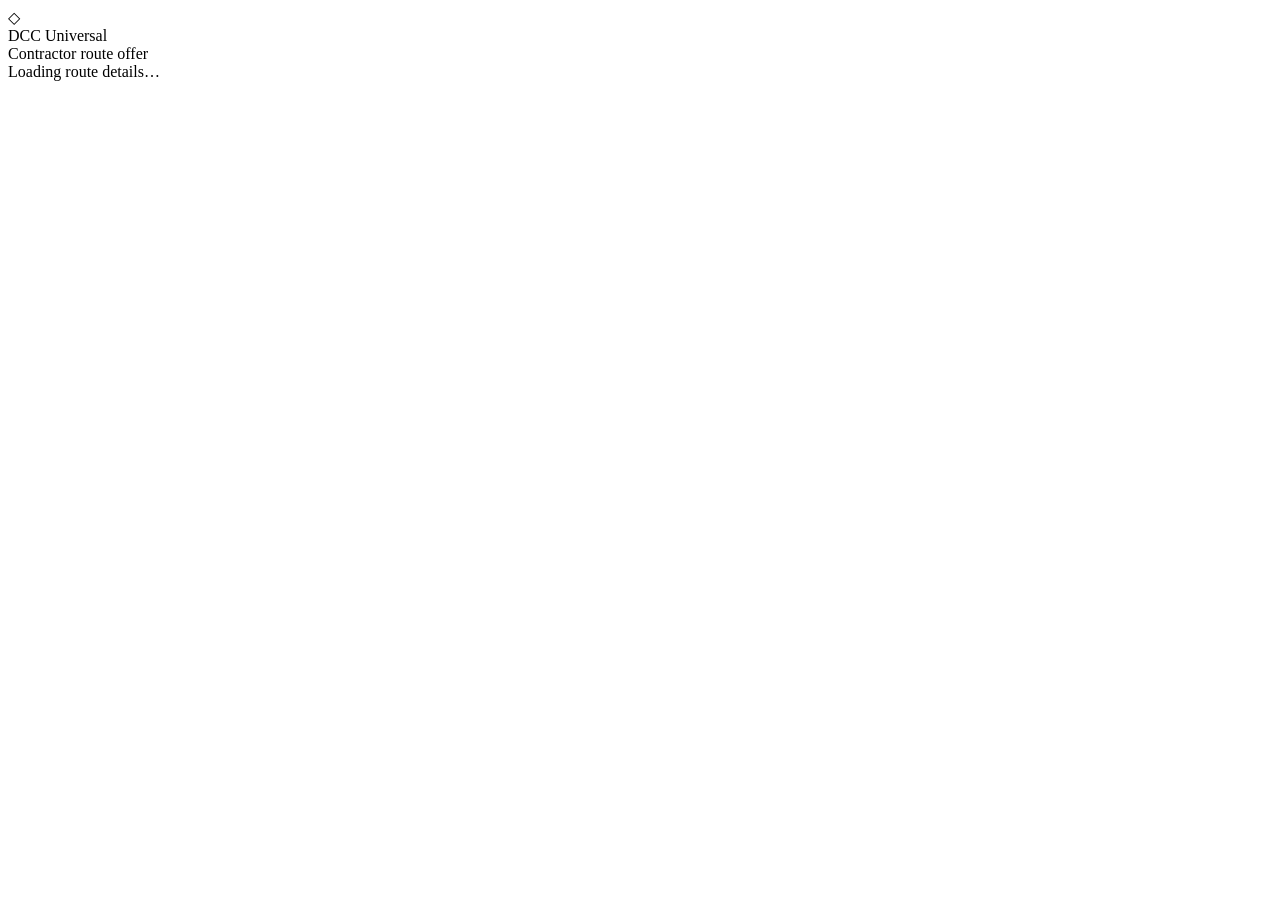
==== universal/offer.html @ 00200443 "design(universal): replace developer offer form with polished accessible mobile-first contractor pag" ====
<!doctype html>
<html lang="en">
<head>
  <meta charset="utf-8">
  <meta name="viewport" content="width=device-width,initial-scale=1">
  <meta name="color-scheme" content="light">
  <meta name="theme-color" content="#ffffff">
  <title>DCC Universal · Route offer</title>
  <link rel="stylesheet" href="/assets/offer.css">
</head>
<body>
  <header class="site-header">
    <div class="site-header-content">
      <span class="mark" aria-hidden="true">◇</span>
      <div>
        <div class="brand-name" id="companyName">DCC Universal</div>
        <div class="brand-sub">Contractor route offer</div>
      </div>
    </div>
  </header>
  <main class="page">
    <div id="loading" role="status"><span class="spinner"></span>Loading route details…</div>
    <div id="offerError" class="alert" hidden role="alert"></div>
    <div id="offerView" hidden>
      <div class="eyebrow">Your route request</div>
      <h1 id="routeTitle">Route offer</h1>
      <div id="routeSubtitle" class="route-subhead"></div>
      <div class="card" aria-label="Offer at a glance">
        <div class="stats">
          <div class="stat"><small>Route pay</small><strong id="pay">—</strong></div>
          <div class="stat"><small>Stops</small><strong id="stopCount">—</strong></div>
          <div class="stat"><small>Due</small><strong id="dueSummary" class="unspecified">Not set</strong></div>
          <div class="stat"><small>Est. round trip</small><strong id="roundTrip">—</strong></div>
        </div>
        <div id="roadMiles" class="pill" hidden></div>
      </div>
      <div class="section">
        <div class="heading-row"><h2>Task breakdown</h2><span class="summary-tag"><span id="taskCount">0</span> total tasks</span></div>
        <div id="taskBreakdown" class="type-list"></div>
      </div>
      <div class="section">
        <div class="heading-row"><h2 id="stopSummary">Route stops</h2></div>
        <ol id="stops" class="stop-list" aria-label="Ordered route stops"></ol>
      </div>
      <div id="actionPicker" class="section" hidden>
        <div class="card">
          <h2>Review your decision</h2>
          <p class="form-hint">Review every stop, task, and payout before responding. Responses apply to the entire route.</p>
          <div class="actions">
            <button class="action accept" id="accept" type="button">Accept route</button>
            <button class="action counter" id="counter" type="button">Propose a different rate</button>
            <button class="action decline" id="decline" type="button">Decline route</button>
          </div>
          <div class="fineprint">This is a private, individual offer link. Do not forward it. Offer expires <span id="expires">—</span>.</div>
        </div>
      </div>
      <section id="acceptFlow" class="flow" hidden aria-label="Accept route">
        <div class="flow-heading"><h2>Accept this route</h2><button class="back" data-back type="button">Back</button></div>
        <p class="form-hint">This confirms your acceptance of the entire offered route, including all listed tasks.</p>
        <label for="acceptNotes">Anything the dispatcher should know? (optional)</label>
        <textarea id="acceptNotes" maxlength="500" placeholder="Optional notes"></textarea>
        <label for="legalName">Your full legal name *</label>
        <input id="legalName" type="text" maxlength="120" autocomplete="name" placeholder="Enter your full legal name">
        <label class="cert-check" for="certified">
          <input id="certified" type="checkbox">
          <span id="acknowledgmentText">I have reviewed this route and agree to accept it.</span>
        </label>
        <div class="form-error" id="flowError" role="alert"></div>
        <button id="submitAccept" class="action accept" type="button">Confirm acceptance</button>
      </section>
      <section id="counterFlow" class="flow" hidden aria-label="Counteroffer">
        <div class="flow-heading"><h2>Suggest a different rate</h2><button class="back" data-back type="button">Back</button></div>
        <p class="form-hint">Enter your total proposed payout for the full route, not a per-stop amount.</p>
        <label for="counterAmount">Proposed total route payout ($) *</label>
        <input id="counterAmount" type="number" min="0.01" step="0.01" inputmode="decimal" placeholder="Enter total amount">
        <label for="counterNotes">Reason or notes (optional)</label>
        <textarea id="counterNotes" maxlength="500" placeholder="Provide context for your proposed rate"></textarea>
        <button id="submitCounter" class="action counter" type="button">Submit counteroffer</button>
      </section>
      <section id="declineFlow" class="flow" hidden aria-label="Decline route">
        <div class="flow-heading"><h2>Decline this route</h2><button class="back" data-back type="button">Back</button></div>
        <p class="form-hint">The route owner will be notified of your response inside their workspace.</p>
        <label for="declineNotes">Reason (optional)</label>
        <textarea id="declineNotes" maxlength="500" placeholder="Reason for declining"></textarea>
        <button id="submitDecline" class="action danger" type="button">Confirm decline</button>
      </section>
      <section id="receipt" class="receipt" hidden aria-label="Response confirmation" role="status">
        <div class="receipt-icon">✓</div>
        <h2 id="receiptTitle">Response recorded</h2>
        <p id="receiptMessage">Your response has been recorded.</p>
        <p id="receiptRecorded"></p>
        <p class="fineprint">You can close this page. This link cannot be used again.</p>
      </section>
    </div>
  </main>
  <script src="/assets/offer.js" defer></script>
</body>
</html>
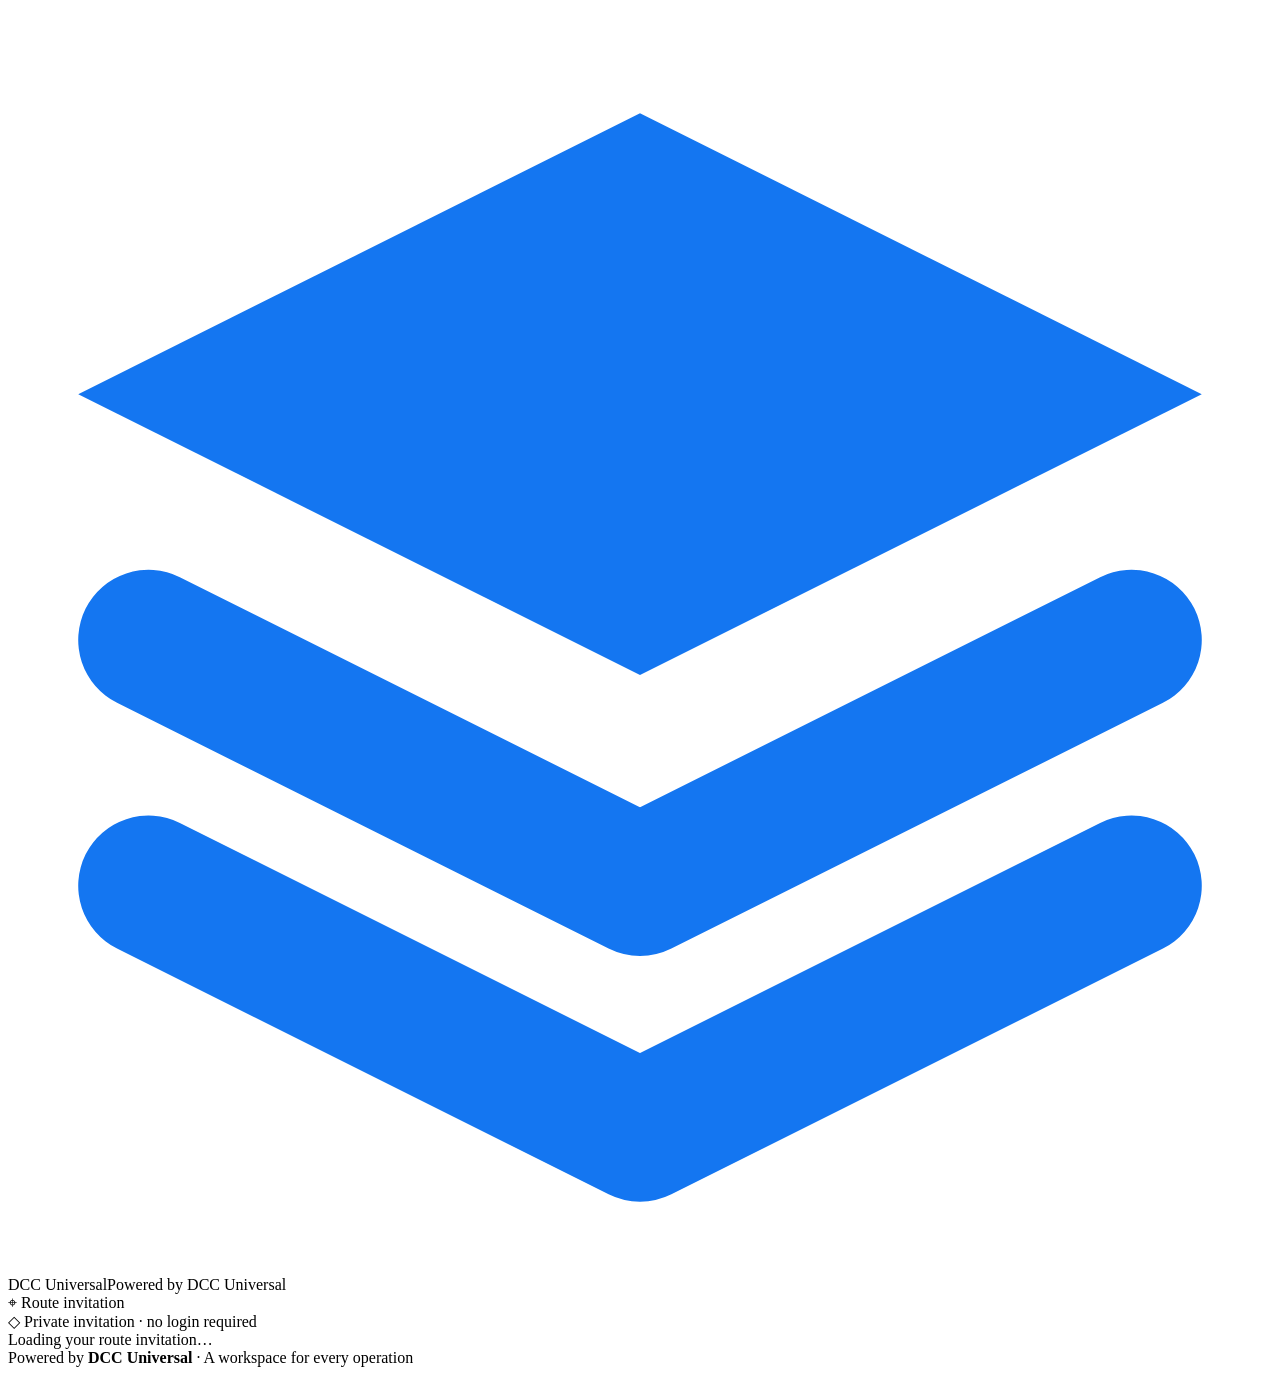
==== commit 1872a6e3: "design(universal): build desktop/mobile contractor invitation based on approved SaaS mockups" ====
--- a/universal/offer.html
+++ b/universal/offer.html
@@ -2,97 +2,136 @@
 <html lang="en">
 <head>
   <meta charset="utf-8">
-  <meta name="viewport" content="width=device-width,initial-scale=1">
+  <meta name="viewport" content="width=device-width,initial-scale=1,viewport-fit=cover">
   <meta name="color-scheme" content="light">
-  <meta name="theme-color" content="#ffffff">
-  <title>DCC Universal · Route offer</title>
+  <meta name="theme-color" content="#F5F8FE">
+  <meta name="referrer" content="origin">
+  <meta name="robots" content="noindex,nofollow,noarchive">
+  <title>DCC Universal · Route invitation</title>
   <link rel="stylesheet" href="/assets/offer.css">
 </head>
 <body>
   <header class="site-header">
     <div class="site-header-content">
-      <span class="mark" aria-hidden="true">◇</span>
-      <div>
-        <div class="brand-name" id="companyName">DCC Universal</div>
-        <div class="brand-sub">Contractor route offer</div>
+      <div class="brand">
+        <span class="brand-icon" aria-hidden="true">
+          <svg viewBox="0 0 36 36" fill="none"><path d="M18 3 2 11l16 8 16-8L18 3Z" fill="#1476f1"/><path d="m4 18 14 7 14-7M4 25l14 7 14-7" stroke="#1476f1" stroke-width="4" stroke-linecap="round" stroke-linejoin="round"/></svg>
+        </span>
+        <div><span class="brand-name" id="companyName">DCC Universal</span><span class="brand-sub">Powered by DCC Universal</span></div>
       </div>
+      <div class="header-divider" aria-hidden="true"></div>
+      <div class="page-label"><span aria-hidden="true">⌖</span> Route invitation</div>
+      <div class="privacy-label"><span aria-hidden="true">◇</span> Private invitation · no login required</div>
     </div>
   </header>
   <main class="page">
-    <div id="loading" role="status"><span class="spinner"></span>Loading route details…</div>
+    <div id="loading" role="status"><span class="spinner"></span> Loading your route invitation…</div>
     <div id="offerError" class="alert" hidden role="alert"></div>
     <div id="offerView" hidden>
-      <div class="eyebrow">Your route request</div>
-      <h1 id="routeTitle">Route offer</h1>
-      <div id="routeSubtitle" class="route-subhead"></div>
-      <div class="card" aria-label="Offer at a glance">
+      <div class="demo-banner" id="demoBanner" hidden role="note">
+        <div><strong>DESIGN DEMO · NOT A REAL ROUTE</strong><span>Fictional contractor, locations, mileage and payout. You can try each response without submitting anything.</span></div>
+        <div class="demo-switch"><a href="/demo/route-invitation" id="demoOne">1 stop</a><a href="/demo/route-invitation?scenario=multi" id="demoMulti">6 stops</a></div>
+      </div>
+      <section class="hero-card" aria-label="Route invitation summary">
+        <div class="hero-copy">
+          <div class="hero-glyph" aria-hidden="true">
+            <svg viewBox="0 0 24 24" fill="none"><path d="M20 10c0 5-8 12-8 12S4 15 4 10a8 8 0 0 1 16 0Z" stroke="currentColor" stroke-width="1.9"/><circle cx="12" cy="10" r="2.5" stroke="currentColor" stroke-width="1.9"/></svg>
+          </div>
+          <div class="hero-heading">
+            <div class="eyebrow">Route offer</div>
+            <h1 id="routeTitle">Route invitation</h1>
+            <div class="route-subhead" id="routeSubtitle"></div>
+            <div class="offer-meta"><span id="contractorName" hidden></span><span id="offerMetaExpiry"></span></div>
+          </div>
+        </div>
         <div class="stats">
-          <div class="stat"><small>Route pay</small><strong id="pay">—</strong></div>
-          <div class="stat"><small>Stops</small><strong id="stopCount">—</strong></div>
-          <div class="stat"><small>Due</small><strong id="dueSummary" class="unspecified">Not set</strong></div>
-          <div class="stat"><small>Est. round trip</small><strong id="roundTrip">—</strong></div>
+          <div class="stat"><span class="stat-icon" aria-hidden="true">▤</span><span class="stat-copy"><small>Route pay</small><strong id="pay">—</strong></span></div>
+          <div class="stat"><span class="stat-icon" aria-hidden="true">⌁</span><span class="stat-copy"><small>Stops</small><strong id="stopCount">—</strong></span></div>
+          <div class="stat"><span class="stat-icon" aria-hidden="true">▦</span><span class="stat-copy"><small>Due</small><strong id="dueSummary">Not set</strong></span></div>
+          <div class="stat"><span class="stat-icon" aria-hidden="true">◷</span><span class="stat-copy"><small>Est. round trip</small><strong id="roundTrip">—</strong></span></div>
         </div>
-        <div id="roadMiles" class="pill" hidden></div>
+        <div class="road-line" id="roadMiles" hidden></div>
+      </section>
+      <div class="offer-grid">
+        <div class="route-content">
+          <section class="panel route-map-section" id="mapSection" hidden aria-label="Route map and navigation">
+            <div class="section-heading"><div><span class="eyebrow">Visual itinerary</span><h2>Explore your route</h2></div><span class="summary-tag" id="mapCount">Ordered stops</span></div>
+            <div class="map-card">
+              <div class="map-preview" id="mapPreview">
+                <div class="route-schematic" id="routeSchematic" aria-label="Schematic of locations in visit order"></div>
+                <div class="map-preview-content">
+                  <div><strong>See all your stops</strong><span>Numbered locations, in order</span></div>
+                  <button class="action map-open" id="mapOpen" type="button">Interactive map</button>
+                </div>
+              </div>
+              <div class="route-map" id="routeMap" hidden aria-label="Interactive numbered route map"></div>
+              <p class="map-note" id="mapNote">The preview shows approximate stop order, not road geometry. Open directions for navigation.</p>
+              <div class="map-links" id="mapLinks"></div>
+            </div>
+          </section>
+          <section class="panel task-panel" aria-label="Task breakdown">
+            <div class="task-panel-heading"><div class="task-icon" aria-hidden="true">▱</div><div><h2>Task breakdown</h2><p>Services included in this route</p></div><span class="summary-tag"><span id="taskCount">0</span> tasks</span></div>
+            <div id="taskBreakdown" class="type-list"></div>
+          </section>
+          <section class="panel stop-panel">
+            <div class="section-heading"><div><span class="eyebrow">Complete itinerary</span><h2 id="stopSummary">Route stops</h2></div></div>
+            <ol id="stops" class="stop-list" aria-label="Ordered route stops"></ol>
+          </section>
+        </div>
+        <aside class="response-column" aria-label="Contractor route response">
+          <section id="actionPicker" class="response-panel" hidden>
+            <div class="payout-banner">
+              <div class="payout-top"><span class="payout-icon" aria-hidden="true">▤</span><div><small>Route payout</small><strong id="payLarge">—</strong></div></div>
+            </div>
+            <div class="response-body">
+              <p class="response-intro"><span aria-hidden="true">ⓘ</span> Review the route, map, and pay before responding.</p>
+              <div class="actions">
+                <button class="action accept" id="accept" type="button"><span aria-hidden="true">✓</span> Accept route</button>
+                <button class="action counter" id="counter" type="button"><span aria-hidden="true">✎</span> Counter offer</button>
+                <button class="action decline" id="decline" type="button"><span aria-hidden="true">×</span> Decline</button>
+              </div>
+              <p class="private-note">◇ Private invitation · no login required</p>
+              <p class="fineprint">This invitation applies to the entire route and expires <span id="expires">—</span>. Do not forward this link.</p>
+            </div>
+          </section>
+          <section id="acceptFlow" class="flow" hidden aria-label="Accept route">
+            <div class="flow-heading"><h2>Accept this route</h2><button class="back" data-back type="button">Back</button></div>
+            <p class="form-hint">Confirm you have reviewed the complete route and agree to its listed terms.</p>
+            <label for="acceptNotes">Anything the dispatcher should know? (optional)</label>
+            <textarea id="acceptNotes" maxlength="500" placeholder="Optional notes"></textarea>
+            <label for="legalName">Your full legal name *</label>
+            <input id="legalName" type="text" maxlength="120" autocomplete="name" placeholder="Enter your full legal name">
+            <label class="cert-check" for="certified"><input id="certified" type="checkbox"><span id="acknowledgmentText">I have reviewed this route and agree to accept it.</span></label>
+            <div class="form-error" id="flowError" role="alert"></div>
+            <button id="submitAccept" class="action accept" type="button">Confirm acceptance</button>
+          </section>
+          <section id="counterFlow" class="flow" hidden aria-label="Counteroffer">
+            <div class="flow-heading"><h2>Counter offer</h2><button class="back" data-back type="button">Back</button></div>
+            <p class="form-hint">Enter your proposed total payout for the entire route, not a per-stop amount.</p>
+            <label for="counterAmount">Proposed total route payout ($) *</label>
+            <input id="counterAmount" type="number" min="0.01" step="0.01" inputmode="decimal" placeholder="0.00">
+            <label for="counterNotes">Reason or notes (optional)</label>
+            <textarea id="counterNotes" maxlength="500" placeholder="Provide context for your proposed amount"></textarea>
+            <div class="form-error" id="counterError" role="alert"></div>
+            <button id="submitCounter" class="action counter" type="button">Submit counter offer</button>
+          </section>
+          <section id="declineFlow" class="flow" hidden aria-label="Decline route">
+            <div class="flow-heading"><h2>Decline this route</h2><button class="back" data-back type="button">Back</button></div>
+            <p class="form-hint">The dispatch team will receive your response.</p>
+            <label for="declineNotes">Reason (optional)</label>
+            <textarea id="declineNotes" maxlength="500" placeholder="Reason for declining"></textarea>
+            <div class="form-error" id="declineError" role="alert"></div>
+            <button id="submitDecline" class="action danger" type="button">Confirm decline</button>
+          </section>
+          <section id="receipt" class="receipt" hidden aria-label="Response confirmation" role="status">
+            <div class="receipt-icon">✓</div><h2 id="receiptTitle">Response recorded</h2><p id="receiptMessage">Your response has been recorded.</p>
+            <p id="receiptRecorded"></p><p class="fineprint" id="receiptFineprint">You can close this page. This private link cannot be used again.</p>
+          </section>
+        </aside>
       </div>
-      <div class="section">
-        <div class="heading-row"><h2>Task breakdown</h2><span class="summary-tag"><span id="taskCount">0</span> total tasks</span></div>
-        <div id="taskBreakdown" class="type-list"></div>
-      </div>
-      <div class="section">
-        <div class="heading-row"><h2 id="stopSummary">Route stops</h2></div>
-        <ol id="stops" class="stop-list" aria-label="Ordered route stops"></ol>
-      </div>
-      <div id="actionPicker" class="section" hidden>
-        <div class="card">
-          <h2>Review your decision</h2>
-          <p class="form-hint">Review every stop, task, and payout before responding. Responses apply to the entire route.</p>
-          <div class="actions">
-            <button class="action accept" id="accept" type="button">Accept route</button>
-            <button class="action counter" id="counter" type="button">Propose a different rate</button>
-            <button class="action decline" id="decline" type="button">Decline route</button>
-          </div>
-          <div class="fineprint">This is a private, individual offer link. Do not forward it. Offer expires <span id="expires">—</span>.</div>
-        </div>
-      </div>
-      <section id="acceptFlow" class="flow" hidden aria-label="Accept route">
-        <div class="flow-heading"><h2>Accept this route</h2><button class="back" data-back type="button">Back</button></div>
-        <p class="form-hint">This confirms your acceptance of the entire offered route, including all listed tasks.</p>
-        <label for="acceptNotes">Anything the dispatcher should know? (optional)</label>
-        <textarea id="acceptNotes" maxlength="500" placeholder="Optional notes"></textarea>
-        <label for="legalName">Your full legal name *</label>
-        <input id="legalName" type="text" maxlength="120" autocomplete="name" placeholder="Enter your full legal name">
-        <label class="cert-check" for="certified">
-          <input id="certified" type="checkbox">
-          <span id="acknowledgmentText">I have reviewed this route and agree to accept it.</span>
-        </label>
-        <div class="form-error" id="flowError" role="alert"></div>
-        <button id="submitAccept" class="action accept" type="button">Confirm acceptance</button>
-      </section>
-      <section id="counterFlow" class="flow" hidden aria-label="Counteroffer">
-        <div class="flow-heading"><h2>Suggest a different rate</h2><button class="back" data-back type="button">Back</button></div>
-        <p class="form-hint">Enter your total proposed payout for the full route, not a per-stop amount.</p>
-        <label for="counterAmount">Proposed total route payout ($) *</label>
-        <input id="counterAmount" type="number" min="0.01" step="0.01" inputmode="decimal" placeholder="Enter total amount">
-        <label for="counterNotes">Reason or notes (optional)</label>
-        <textarea id="counterNotes" maxlength="500" placeholder="Provide context for your proposed rate"></textarea>
-        <button id="submitCounter" class="action counter" type="button">Submit counteroffer</button>
-      </section>
-      <section id="declineFlow" class="flow" hidden aria-label="Decline route">
-        <div class="flow-heading"><h2>Decline this route</h2><button class="back" data-back type="button">Back</button></div>
-        <p class="form-hint">The route owner will be notified of your response inside their workspace.</p>
-        <label for="declineNotes">Reason (optional)</label>
-        <textarea id="declineNotes" maxlength="500" placeholder="Reason for declining"></textarea>
-        <button id="submitDecline" class="action danger" type="button">Confirm decline</button>
-      </section>
-      <section id="receipt" class="receipt" hidden aria-label="Response confirmation" role="status">
-        <div class="receipt-icon">✓</div>
-        <h2 id="receiptTitle">Response recorded</h2>
-        <p id="receiptMessage">Your response has been recorded.</p>
-        <p id="receiptRecorded"></p>
-        <p class="fineprint">You can close this page. This link cannot be used again.</p>
-      </section>
     </div>
+    <footer class="offer-footer">Powered by <strong>DCC Universal</strong> · A workspace for every operation</footer>
   </main>
   <script src="/assets/offer.js" defer></script>
-</body>
-</html>
+  <script src="/assets/offer-map.js" defer></script>
+</body></html>
